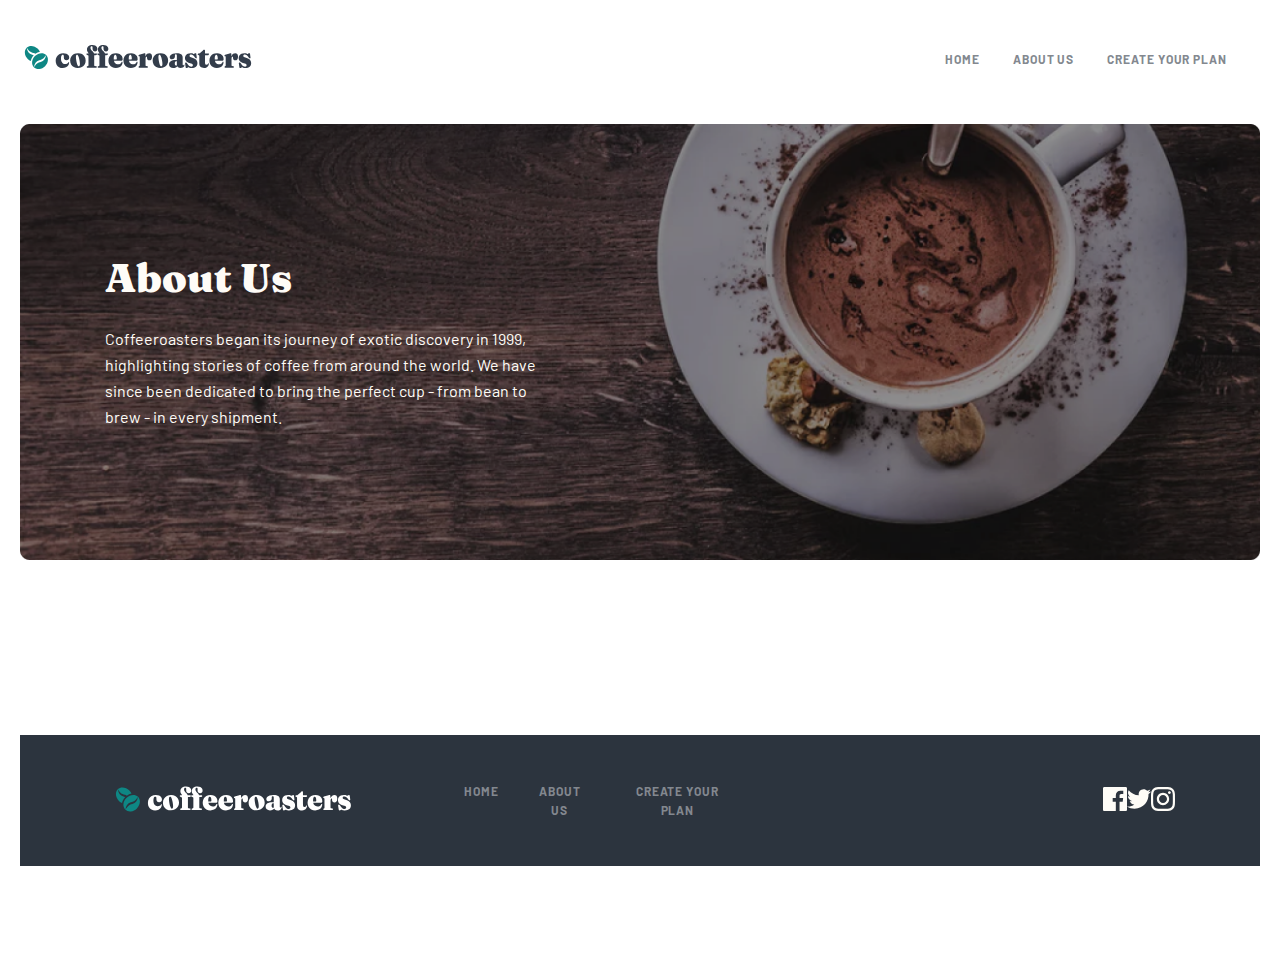
==== about__us.html @ b46c3a19 "End of section about-hero" ====
<!DOCTYPE html>
<html lang="en">
<head>
    <meta charset="UTF-8">
    <meta http-equiv="X-UA-Compatible" content="IE=edge">
    <meta name="viewport" content="width=device-width, initial-scale=1.0">
    <link rel="stylesheet" href="./css/normalize.css">
    <link rel="stylesheet" href="./css/styles.css">
    <!-- <link rel="stylesheet" href="./css/min__styles.css"> -->
    <title>Coffee</title>
</head>
<body>
    <h1 class="visually-hidden">Coffee Plan</h1>
    <header class="header">
        <div class="container">
            <div class="header__container">
                <a class="header__link" href="#"><img class="header__link-logo" src="./images/coffee__logo.svg" alt="logo" width="236" height="26"></a>

                <nav class="header__nav">
                    <ul class="header__list">
                        <li class="header__item">
                            <a class="header__item-link" href="./index.html">HOME</a>
                        </li>

                        <li class="header__item">
                            <a class="header__item-link header__item-active" href="./about__us.html">ABOUT US</a>
                        </li>

                        <li class="header__item">
                            <a class="header__item-link" href="#">Create your plan</a>
                        </li>
                    </ul>
                </nav>
            </div>
        </div>
    </header>

    <main class="main">
        <section class="about-hero">
            <div class="container">
                <div class="about-hero__container">
                    <div class="about-hero__left">
                        <h2 class="about-hero__heading">About Us</h2>

                        <p class="about-hero__text">Coffeeroasters began its journey of exotic discovery in 1999, highlighting stories of coffee from around the world. We have since been dedicated to bring the perfect cup - from bean to brew - in every shipment.</p>
                    </div>
                </div>
            </div>
        </section>
    </main>

    <footer class="footer">
        <div class="container">
            <div class="footer__container">
                <div class="footer__left">
                    <a class="footer__link" href="#">
                        <img class="footer__link-logo" src="./images/footer__coffee__logo.svg" alt="coffee__logo" width="236" height="26">
                    </a>
                </div>

                <nav class="footer__nav">
                    <ul class="footer__list">
                        <li class="footer__item">
                            <a class="footer__item-link" href="#">HOME</a>
                        </li>

                        <li class="footer__item">
                            <a class="footer__item-link" href="#">ABOUT US</a>
                        </li>

                        <li class="footer__item">
                            <a class="footer__item-link footer__item-active" href="#">Create your plan</a>
                        </li>
                    </ul>
                </nav>

                <ul class="footer__smm-list">
                    <li class="footer__smm-item">
                        <a class="footer__smm-item-link" href="#"><img class="footer__smm-item-img" src="./images/facebook.svg" alt="facebook__logo" width="24" height="24"></a>
                    </li>

                    <li class="footer__smm-item">
                        <a class="footer__smm-item-link" href="#"><img class="footer__smm-item-img" src="./images/twitter.svg" alt="twitter__logo" width="24" height="24"></a>
                    </li>

                    <li class="footer__smm-item">
                        <a class="footer__smm-item-link" href="#"><img class="footer__smm-item-img" src="./images/instagram.svg" alt="instagram__logo" width="24" height="24"></a>
                    </li>
                </ul>
            </div>
        </div>
    </footer>
</body>
</html>
---- css/styles.css ----
@font-face {
  font-family: 'Fraunces';
  font-style: normal;
  font-weight: 900;
  src: url('../fonts/fraunces-v22-latin-900.woff2') format('woff2'),
  url('../fonts/fraunces-v22-latin-900.woff') format('woff');
}
@font-face {
  font-family: 'Barlow';
  font-style: normal;
  font-weight: 400;
  src: url('../fonts/barlow-v12-latin-regular.woff2') format('woff2'),
  url('../fonts/barlow-v12-latin-regular.woff') format('woff');
}
@font-face {
  font-family: 'Barlow';
  font-style: normal;
  font-weight: 700;
  src: url('../fonts/barlow-v12-latin-700.woff2') format('woff2'),
  url('../fonts/barlow-v12-latin-700.woff') format('woff');
}

* {
  box-sizing: border-box;
}

body {
  font-family: 'Fraunces', 'Arial' sans-serif;
  margin: 0;
  padding: 20px auto;
}

.container {
  max-width: 1320px;
  margin-left: auto;
  margin-right: auto;
  padding-left: 20px;
  padding-right: 20px;
}

.visually-hidden {
  position: absolute;
  width: 1px;
  height: 1px;
  margin: -1px;
  padding: 0;
  overflow: hidden;
  border: 0;
  clip: rect(0 0 0 0)
}

button {
  background-color: #0E8784;
  border-radius: 6px;
  font-family: 'Fraunces';
  font-style: normal;
  font-weight: 900;
  font-size: 18px;
  line-height: 25px;
  text-align: center;
  color: #FEFCF7;
  border: none;
  overflow: none;
  padding: 16px 31px;
}

button:hover {
  background-color: #66D2CF;
  border-radius: 6px;
  font-family: 'Fraunces';
  font-style: normal;
  font-weight: 900;
  font-size: 18px;
  line-height: 25px;
  text-align: center;
  color: #FEFCF7;
}
/* HEADER */

.header {
  margin-bottom: 43px;
}

.header__container {
  margin-top: 44px;
  display: flex;
  justify-content: space-between;
  align-items: center;
  text-align: center;
}

.header__logo {
}

.header__nav {
}

.header__list {
  margin: 0;
  padding: 0;
  list-style-type: none;
  display: flex;
}

.header__item {
  margin: 0;
  padding: 0;
  margin-right: 33px;
}

.header__item-link {
  text-decoration: none;
  font-family: 'Barlow';
  font-style: normal;
  font-weight: 700;
  font-size: 12px;
  line-height: 15px;
  letter-spacing: 0.923077px;
  text-transform: uppercase;
  color: #83888F;
}

.header__item-active:hover {
  font-family: 'Barlow';
  font-style: normal;
  font-weight: 700;
  font-size: 12px;
  line-height: 15px;
  letter-spacing: 0.923077px;
  text-transform: uppercase;
  color: #333D4B;
}
.header__item-active:active {
  font-family: 'Barlow';
  font-style: normal;
  font-weight: 700;
  font-size: 12px;
  line-height: 15px;
  letter-spacing: 0.923077px;
  text-transform: uppercase;
  color: #333D4B;
}

/* HERO */

.hero {
  margin-bottom: 136px;
}

.hero__container {
  background-image: url(./../images/coffee__made.png);
  background-repeat: no-repeat;
  background-size: contain;
  background-position: center;
  padding-top: 117px;
  padding-bottom: 117px;
  padding-left: 85px;
}

.hero__left {

}

.hero__heading {
  font-family: 'Fraunces';
  font-style: normal;
  font-weight: 900;
  font-size: 72px;
  line-height: 72px;
  color: #FEFCF7;
  margin: 0;
  padding: 0;
  margin-bottom: 32px;
  width: 493px;
}

.hero__text {
  font-family: 'Barlow';
  font-style: normal;
  font-weight: 400;
  font-size: 16px;
  line-height: 26px;
  color: #FEFCF7;
  mix-blend-mode: normal;
  opacity: 0.8;
  margin: 0;
  padding: 0;
  margin-bottom: 55px;
  width: 445px;
}

.hero__btn {
  background-color: #0E8784;
  border-radius: 6px;
  border: none;
  overflow: none;
  padding: 16px 31px;
  font-family: 'Fraunces';
  font-style: normal;
  font-weight: 900;
  font-size: 18px;
  line-height: 25px;
  text-align: center;
  color: #FEFCF7;
}

/* COLLECTION */

.collection {
  margin-bottom: 200px;
}

.collection__inner-container {
  max-width: 1151px;
}

.collection__container {
  background-image: url("./../images/our__collection.svg");
  background-repeat: no-repeat;
  padding-top: 127px;
}

.visually-hidden {
}

.collection__list {
  display: flex;
  align-items: flex-start;
  margin: 0;
  padding: 0;
  list-style-type: none;
  justify-content: space-between;
}

.collection__item {
  margin: 0;
  padding: 0;
  margin-right: 21px;
  display: flex;
  align-items: center;
  flex-direction: column;
}

.collection__item-img {
  width: 255px;
  height: 193px;
  object-fit: contain;
  margin-bottom: 68px;
}

.collection__item-heading {
  margin: 0;
  padding: 0;
  font-family: 'Fraunces';
  font-style: normal;
  font-weight: 900;
  font-size: 24px;
  line-height: 32px;
  text-align: center;
  color: #333D4B;
  margin-bottom: 24px;
}

.collection__item-text {
  font-family: 'Barlow';
  font-style: normal;
  font-weight: 400;
  font-size: 16px;
  line-height: 26px;
  text-align: center;
  color: #333D4B;
  margin: 0;
  padding: 0;
  width: 255px;
}

/* CHOOSE US */

.choose {
  padding-bottom: 431px;
}

.choose__container {
  background-color: #2C343E;
  border-radius: 8px;
  display: flex;
  flex-direction: column;
  align-items: center;
  position: relative;
  padding-bottom: 231px;
}

.choose__heading {
  font-family: 'Fraunces';
  font-style: normal;
  font-weight: 900;
  font-size: 40px;
  line-height: 48px;
  text-align: center;
  color: #FEFCF7;
  margin: 0;
  padding: 0;
  padding-bottom: 32px;
  padding-top: 100px;
}

.choose__text {
  margin: 0;
  padding: 0;
  font-family: 'Barlow';
  font-style: normal;
  font-weight: 400;
  font-size: 16px;
  line-height: 26px;
  text-align: center;
  color: #FEFCF7;
  mix-blend-mode: normal;
  opacity: 0.8;
  width: 540px;
  margin-bottom: 86px;
}

.choose__list {
  display: flex;
  margin: 0;
  padding: 0;
  list-style: none;
  position: absolute;
  left: 8%;
  bottom: -151px;
}

.choose__item {
  margin: 0;
  padding: 72px 48px 48px 48px;
  background-color: #0E8784;
  border-radius: 8px;
  position: relative;
  margin-right: 30px;
}

.choose__item::before {
  content: url(./../images/coffee__bean.svg);
  position: absolute;
  top: 50px;
  left: 140px;
}

.choose__item2 {
  margin: 0;
  padding: 72px 48px 48px 48px;
  background-color: #0E8784;
  border-radius: 8px;
  position: relative;
  margin-right: 30px;
}

.choose__item2::before {
  content: url(./../images/surprise.svg);
  position: absolute;
  top: 50px;
  left: 140px;
}

.choose__item3 {
  margin: 0;
  padding: 83px 48px 48px 48px;
  background-color: #0E8784;
  border-radius: 8px;
  position: relative;
  margin-right: 30px;
}

.choose__item3::before {
  content: url(./../images/delivery.svg);
  position: absolute;
  top: 50px;
  left: 140px;
  width: 72px;
  height: 50px;
}

.choose__item-heading {
  margin: 0;
  padding: 0;
  font-family: 'Fraunces 9pt';
  font-style: normal;
  font-weight: 900;
  font-size: 24px;
  line-height: 32px;
  text-align: center;
  color: #FEFCF7;
  margin-bottom: 24px;
  margin-top: 112px;
}

.choose__item-text {
  margin: 0;
  padding: 0;
  font-family: 'Barlow';
  font-style: normal;
  font-weight: 400;
  font-size: 16px;
  line-height: 26px;
  text-align: center;
  color: #FEFCF7;
  width: 255px;
}

/* STEP */

.step {
  margin-bottom: 200px;
}

.step__inner-container {
}

.step__container {
}

.step__heading {
  font-family: 'Fraunces';
  font-style: normal;
  font-weight: 900;
  font-size: 24px;
  line-height: 32px;
  color: #83888F;
  margin: 0;
  padding: 0;
  margin-bottom: 80px;
}

.step__list {
  margin: 0;
  padding: 0;
  list-style-type: none;
  display: flex;
  margin-bottom: 64px;
}

.step__item {
  margin: 0;
  padding: 0;
  width: 380px;
}

.step__icon-wrapper {
  margin-bottom: 67px;
  position: relative;
}

.step__icon-circle {
  width: 31px;
  height: 31px;
  background-color: #FEFCF7;
  border: 2px solid #0E8784;
  border-radius: 50%;
  display: inline-block;
}

.step__icon-wrapper::before {
  content: "";
  position: absolute;
  top: 50%;
  left: 0;
  transform: translateY(-100%);
  display: inline-block;
  width: 100%;
  height: 2px;
  z-index: -1;
  background-color: #FDD6BA;
}

.step__item:last-child .step__icon-wrapper::before {
  display: none;
}

.step__info-wrapper {
  padding-right: 95px;
}

.step__item-number {
  font-family: 'Fraunces';
  font-style: normal;
  font-weight: 900;
  font-size: 72px;
  line-height: 72px;
  color: #FDD6BA;
  margin: 0;
  padding: 0;
  margin-bottom: 38px;
}

.step__item-heading {
  font-family: 'Fraunces';
  font-style: normal;
  font-weight: 900;
  font-size: 32px;
  line-height: 36px;
  color: #333D4B;
  margin: 0;
  margin-bottom: 43px;
  width: 255px;
}

.step__item-text {
  font-family: 'Barlow';
  font-style: normal;
  font-weight: 400;
  font-size: 16px;
  line-height: 26px;
  color: #333D4B;
  margin: 0;
  margin-bottom: 64px;
  width: 285px;
}

/* FOOTER */

.footer {
  margin-bottom: 88px;
}

.footer__container {
  background-color: #2C343E;
  display: flex;
  padding: 47px 85px 47px 85px;
  justify-content: space-between;
  align-items: center;
  text-align: center;
}

.footer__left {
  margin-right: 103px;
}

.footer__link {
}

.footer__link-logo {
  width: 256px;
  height: 26px;
  object-fit: contain;
}

.footer__nav {
}

.footer__list {
  margin: 0;
  padding: 0;
  list-style-type: none;
  display: flex;
  margin-right: 337px;
}

.footer__item {
  margin-right: 32px;
}
.footer__item-link {
  font-family: 'Barlow';
  font-style: normal;
  font-weight: 700;
  font-size: 12px;
  line-height: 15px;
  letter-spacing: 0.923077px;
  text-transform: uppercase;
  text-decoration: none;
  color: #83888F;
}
.footer__smm-list {
  margin: 0;
  padding: 0;
  list-style-type: none;
  display: flex;
}
.footer__smm-item {
}

.footer__smm-item-link {

}

.footer__item-active:hover {
  font-family: 'Barlow';
  font-style: normal;
  font-weight: 700;
  font-size: 12px;
  line-height: 15px;
  letter-spacing: 0.923077px;
  text-transform: uppercase;
  color: #FEFCF7;
}

.footer__item-active:active {
  font-family: 'Barlow';
  font-style: normal;
  font-weight: 700;
  font-size: 12px;
  line-height: 15px;
  letter-spacing: 0.923077px;
  text-transform: uppercase;
  color: #FEFCF7;
}
.footer__smm-item-img {
}

/* ABOUT US__________________________ */

.about-hero {
  margin-bottom: 168px;
}

.about-hero__container {
  background-image: url(./../images/about__us__bgi.png);
  background-repeat: no-repeat;
  background-size: contain;
  background-position: center;
  padding-top: 137px;
  padding-bottom: 137px;
  padding-left: 85px;
}

.about-hero__left {
}

.about-hero__heading {
  font-family: 'Fraunces';
  font-style: normal;
  font-weight: 900;
  font-size: 40px;
  line-height: 48px;
  color: #FEFCF7;
  margin: 0;
  margin-bottom: 24px;
}

.about-hero__text {
  margin: 0;
  font-family: 'Barlow';
  font-style: normal;
  font-weight: 400;
  font-size: 16px;
  line-height: 26px;
  color: #FEFCF7;
  width: 445px;
}
---- css/min__styles.css ----
@font-face{font-family:Fraunces;font-style:normal;font-weight:900;src:url('../fonts/fraunces-v22-latin-900.woff2') format('woff2'),url('../fonts/fraunces-v22-latin-900.woff') format('woff')}@font-face{font-family:Barlow;font-style:normal;font-weight:400;src:url('../fonts/barlow-v12-latin-regular.woff2') format('woff2'),url('../fonts/barlow-v12-latin-regular.woff') format('woff')}@font-face{font-family:Barlow;font-style:normal;font-weight:700;src:url('../fonts/barlow-v12-latin-700.woff2') format('woff2'),url('../fonts/barlow-v12-latin-700.woff') format('woff')}*{-webkit-box-sizing:border-box;box-sizing:border-box}body{font-family:Fraunces,Arial sans-serif;margin:0;padding:20px auto}.container{max-width:1320px;margin-left:auto;margin-right:auto;padding-left:20px;padding-right:20px}.visually-hidden{position:absolute;width:1px;height:1px;margin:-1px;padding:0;overflow:hidden;border:0;clip:rect(0 0 0 0)}button{background-color:#0e8784;border-radius:6px;font-family:Fraunces;font-style:normal;font-weight:900;font-size:18px;line-height:25px;text-align:center;color:#fefcf7;border:none;overflow:none;padding:16px 31px}button:hover{background-color:#66d2cf;border-radius:6px;font-family:Fraunces;font-style:normal;font-weight:900;font-size:18px;line-height:25px;text-align:center;color:#fefcf7}.header{margin-bottom:43px}.header__container{margin-top:44px;display:-webkit-box;display:-ms-flexbox;display:flex;-webkit-box-pack:justify;-ms-flex-pack:justify;justify-content:space-between;-webkit-box-align:center;-ms-flex-align:center;align-items:center;text-align:center}.header__list{margin:0;padding:0;list-style-type:none;display:-webkit-box;display:-ms-flexbox;display:flex}.header__item{margin:0;padding:0;margin-right:33px}.header__item-link{text-decoration:none;font-family:Barlow;font-style:normal;font-weight:700;font-size:12px;line-height:15px;letter-spacing:.923077px;text-transform:uppercase;color:#83888f}.header__item-active:hover{font-family:Barlow;font-style:normal;font-weight:700;font-size:12px;line-height:15px;letter-spacing:.923077px;text-transform:uppercase;color:#333d4b}.header__item-active:active{font-family:Barlow;font-style:normal;font-weight:700;font-size:12px;line-height:15px;letter-spacing:.923077px;text-transform:uppercase;color:#333d4b}.hero{margin-bottom:136px}.hero__container{background-image:url(./../images/coffee__made.png);background-repeat:no-repeat;background-size:contain;background-position:center;padding-top:117px;padding-bottom:117px;padding-left:85px}.hero__heading{font-family:Fraunces;font-style:normal;font-weight:900;font-size:72px;line-height:72px;color:#fefcf7;margin:0;padding:0;margin-bottom:32px;width:493px}.hero__text{font-family:Barlow;font-style:normal;font-weight:400;font-size:16px;line-height:26px;color:#fefcf7;mix-blend-mode:normal;opacity:.8;margin:0;padding:0;margin-bottom:55px;width:445px}.hero__btn{background-color:#0e8784;border-radius:6px;border:none;overflow:none;padding:16px 31px;font-family:Fraunces;font-style:normal;font-weight:900;font-size:18px;line-height:25px;text-align:center;color:#fefcf7}.collection{margin-bottom:200px}.collection__inner-container{max-width:1151px}.collection__container{background-image:url("./../images/our__collection.svg");background-repeat:no-repeat;padding-top:127px}.collection__list{display:-webkit-box;display:-ms-flexbox;display:flex;-webkit-box-align:start;-ms-flex-align:start;align-items:flex-start;margin:0;padding:0;list-style-type:none;-webkit-box-pack:justify;-ms-flex-pack:justify;justify-content:space-between}.collection__item{margin:0;padding:0;margin-right:21px;display:-webkit-box;display:-ms-flexbox;display:flex;-webkit-box-align:center;-ms-flex-align:center;align-items:center;-webkit-box-orient:vertical;-webkit-box-direction:normal;-ms-flex-direction:column;flex-direction:column}.collection__item-img{width:255px;height:193px;-o-object-fit:contain;object-fit:contain;margin-bottom:68px}.collection__item-heading{margin:0;padding:0;font-family:Fraunces;font-style:normal;font-weight:900;font-size:24px;line-height:32px;text-align:center;color:#333d4b;margin-bottom:24px}.collection__item-text{font-family:Barlow;font-style:normal;font-weight:400;font-size:16px;line-height:26px;text-align:center;color:#333d4b;margin:0;padding:0;width:255px}.choose{padding-bottom:431px}.choose__container{background-color:#2c343e;border-radius:8px;display:-webkit-box;display:-ms-flexbox;display:flex;-webkit-box-orient:vertical;-webkit-box-direction:normal;-ms-flex-direction:column;flex-direction:column;-webkit-box-align:center;-ms-flex-align:center;align-items:center;position:relative;padding-bottom:231px}.choose__heading{font-family:Fraunces;font-style:normal;font-weight:900;font-size:40px;line-height:48px;text-align:center;color:#fefcf7;margin:0;padding:0;padding-bottom:32px;padding-top:100px}.choose__text{margin:0;padding:0;font-family:Barlow;font-style:normal;font-weight:400;font-size:16px;line-height:26px;text-align:center;color:#fefcf7;mix-blend-mode:normal;opacity:.8;width:540px;margin-bottom:86px}.choose__list{display:-webkit-box;display:-ms-flexbox;display:flex;margin:0;padding:0;list-style:none;position:absolute;left:8%;bottom:-151px}.choose__item{margin:0;padding:72px 48px 48px 48px;background-color:#0e8784;border-radius:8px;position:relative;margin-right:30px}.choose__item::before{content:url(./../images/coffee__bean.svg);position:absolute;top:50px;left:140px}.choose__item2{margin:0;padding:72px 48px 48px 48px;background-color:#0e8784;border-radius:8px;position:relative;margin-right:30px}.choose__item2::before{content:url(./../images/surprise.svg);position:absolute;top:50px;left:140px}.choose__item3{margin:0;padding:83px 48px 48px 48px;background-color:#0e8784;border-radius:8px;position:relative;margin-right:30px}.choose__item3::before{content:url(./../images/delivery.svg);position:absolute;top:50px;left:140px;width:72px;height:50px}.choose__item-heading{margin:0;padding:0;font-family:'Fraunces 9pt';font-style:normal;font-weight:900;font-size:24px;line-height:32px;text-align:center;color:#fefcf7;margin-bottom:24px;margin-top:112px}.choose__item-text{margin:0;padding:0;font-family:Barlow;font-style:normal;font-weight:400;font-size:16px;line-height:26px;text-align:center;color:#fefcf7;width:255px}.step{margin-bottom:200px}.step__heading{font-family:Fraunces;font-style:normal;font-weight:900;font-size:24px;line-height:32px;color:#83888f;margin:0;padding:0;margin-bottom:80px}.step__list{margin:0;padding:0;list-style-type:none;display:-webkit-box;display:-ms-flexbox;display:flex;margin-bottom:64px}.step__item{margin:0;padding:0;width:380px}.step__icon-wrapper{margin-bottom:67px;position:relative}.step__icon-circle{width:31px;height:31px;background-color:#fefcf7;border:2px solid #0e8784;border-radius:50%;display:inline-block}.step__icon-wrapper::before{content:"";position:absolute;top:50%;left:0;-webkit-transform:translateY(-100%);-ms-transform:translateY(-100%);transform:translateY(-100%);display:inline-block;width:100%;height:2px;z-index:-1;background-color:#fdd6ba}.step__item:last-child .step__icon-wrapper::before{display:none}.step__info-wrapper{padding-right:95px}.step__item-number{font-family:Fraunces;font-style:normal;font-weight:900;font-size:72px;line-height:72px;color:#fdd6ba;margin:0;padding:0;margin-bottom:38px}.step__item-heading{font-family:Fraunces;font-style:normal;font-weight:900;font-size:32px;line-height:36px;color:#333d4b;margin:0;margin-bottom:43px;width:255px}.step__item-text{font-family:Barlow;font-style:normal;font-weight:400;font-size:16px;line-height:26px;color:#333d4b;margin:0;margin-bottom:64px;width:285px}.footer{margin-bottom:88px}.footer__container{background-color:#2c343e;display:-webkit-box;display:-ms-flexbox;display:flex;padding:47px 85px 47px 85px;-webkit-box-pack:justify;-ms-flex-pack:justify;justify-content:space-between;-webkit-box-align:center;-ms-flex-align:center;align-items:center;text-align:center}.footer__left{margin-right:103px}.footer__link-logo{width:256px;height:26px;-o-object-fit:contain;object-fit:contain}.footer__list{margin:0;padding:0;list-style-type:none;display:-webkit-box;display:-ms-flexbox;display:flex;margin-right:337px}.footer__item{margin-right:32px}.footer__item-link{font-family:Barlow;font-style:normal;font-weight:700;font-size:12px;line-height:15px;letter-spacing:.923077px;text-transform:uppercase;text-decoration:none;color:#83888f}.footer__smm-list{margin:0;padding:0;list-style-type:none;display:-webkit-box;display:-ms-flexbox;display:flex}.footer__item-active:hover{font-family:Barlow;font-style:normal;font-weight:700;font-size:12px;line-height:15px;letter-spacing:.923077px;text-transform:uppercase;color:#fefcf7}.footer__item-active:active{font-family:Barlow;font-style:normal;font-weight:700;font-size:12px;line-height:15px;letter-spacing:.923077px;text-transform:uppercase;color:#fefcf7}
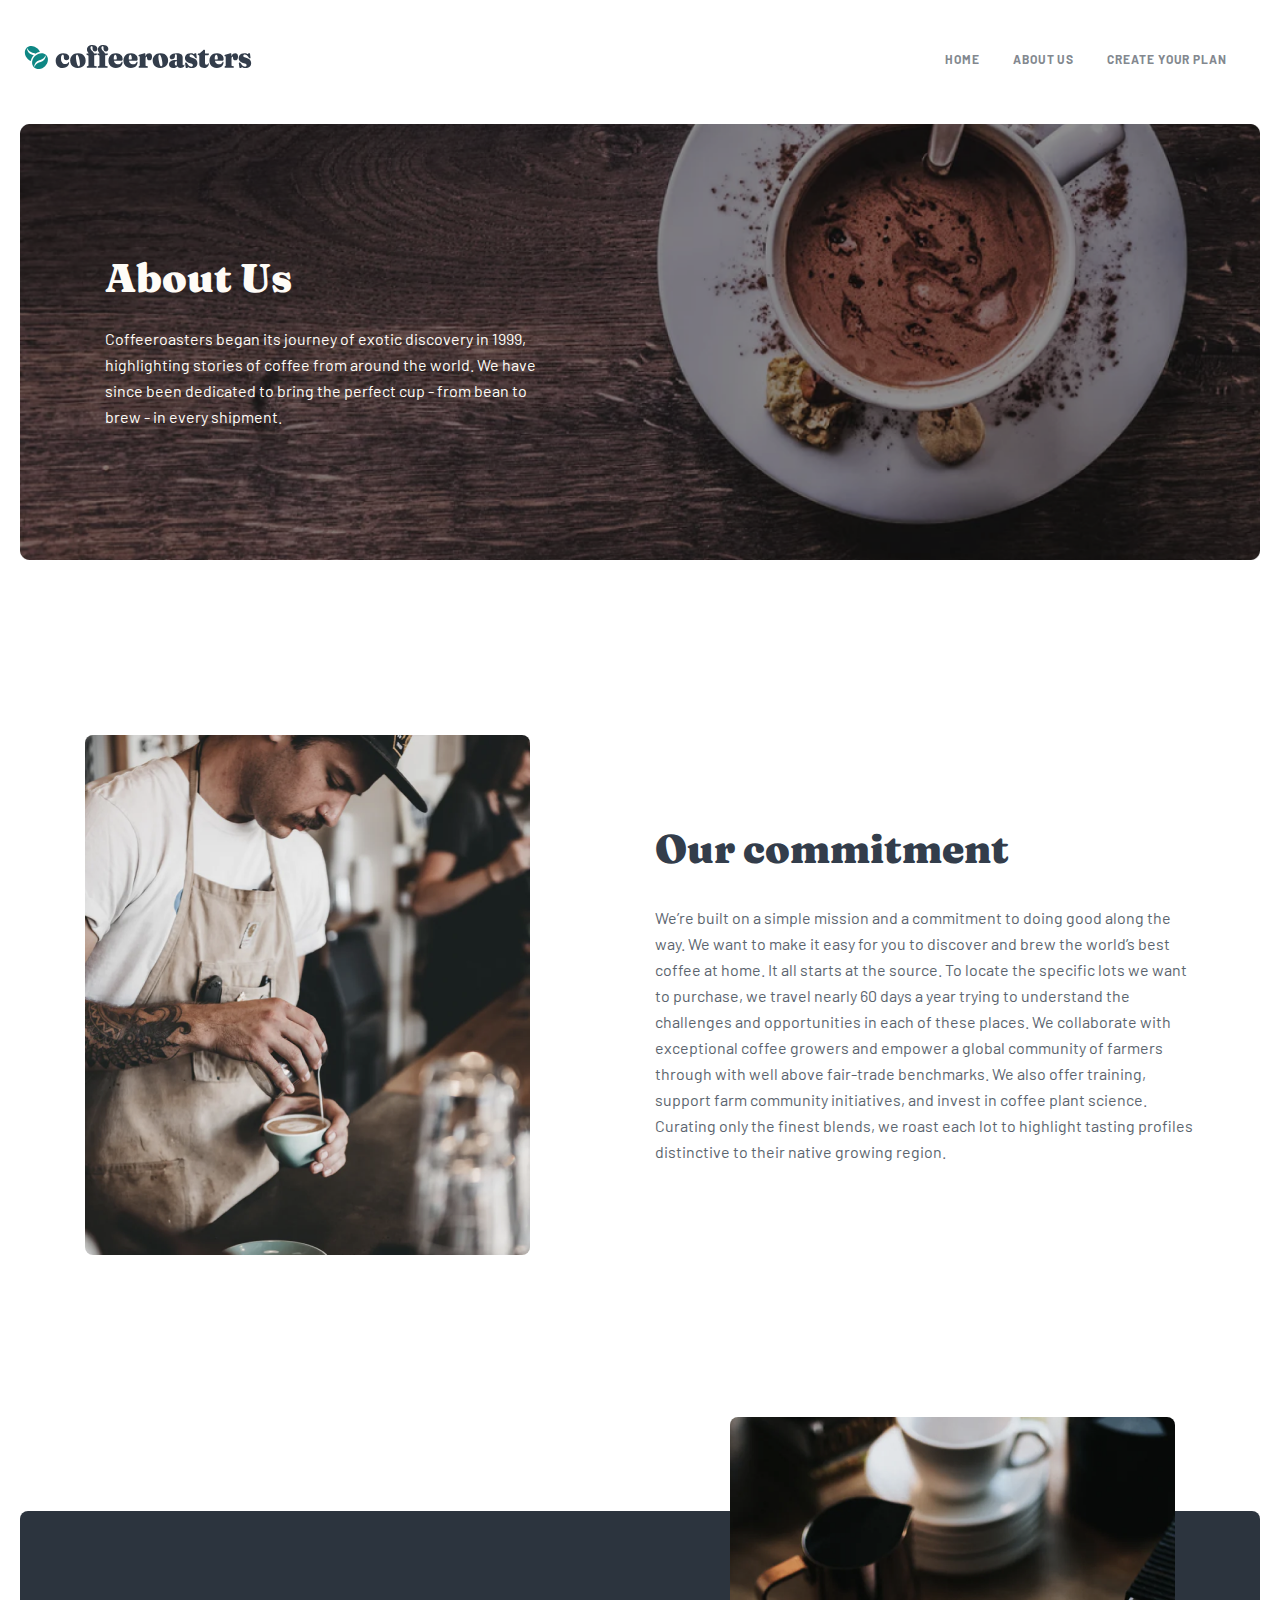
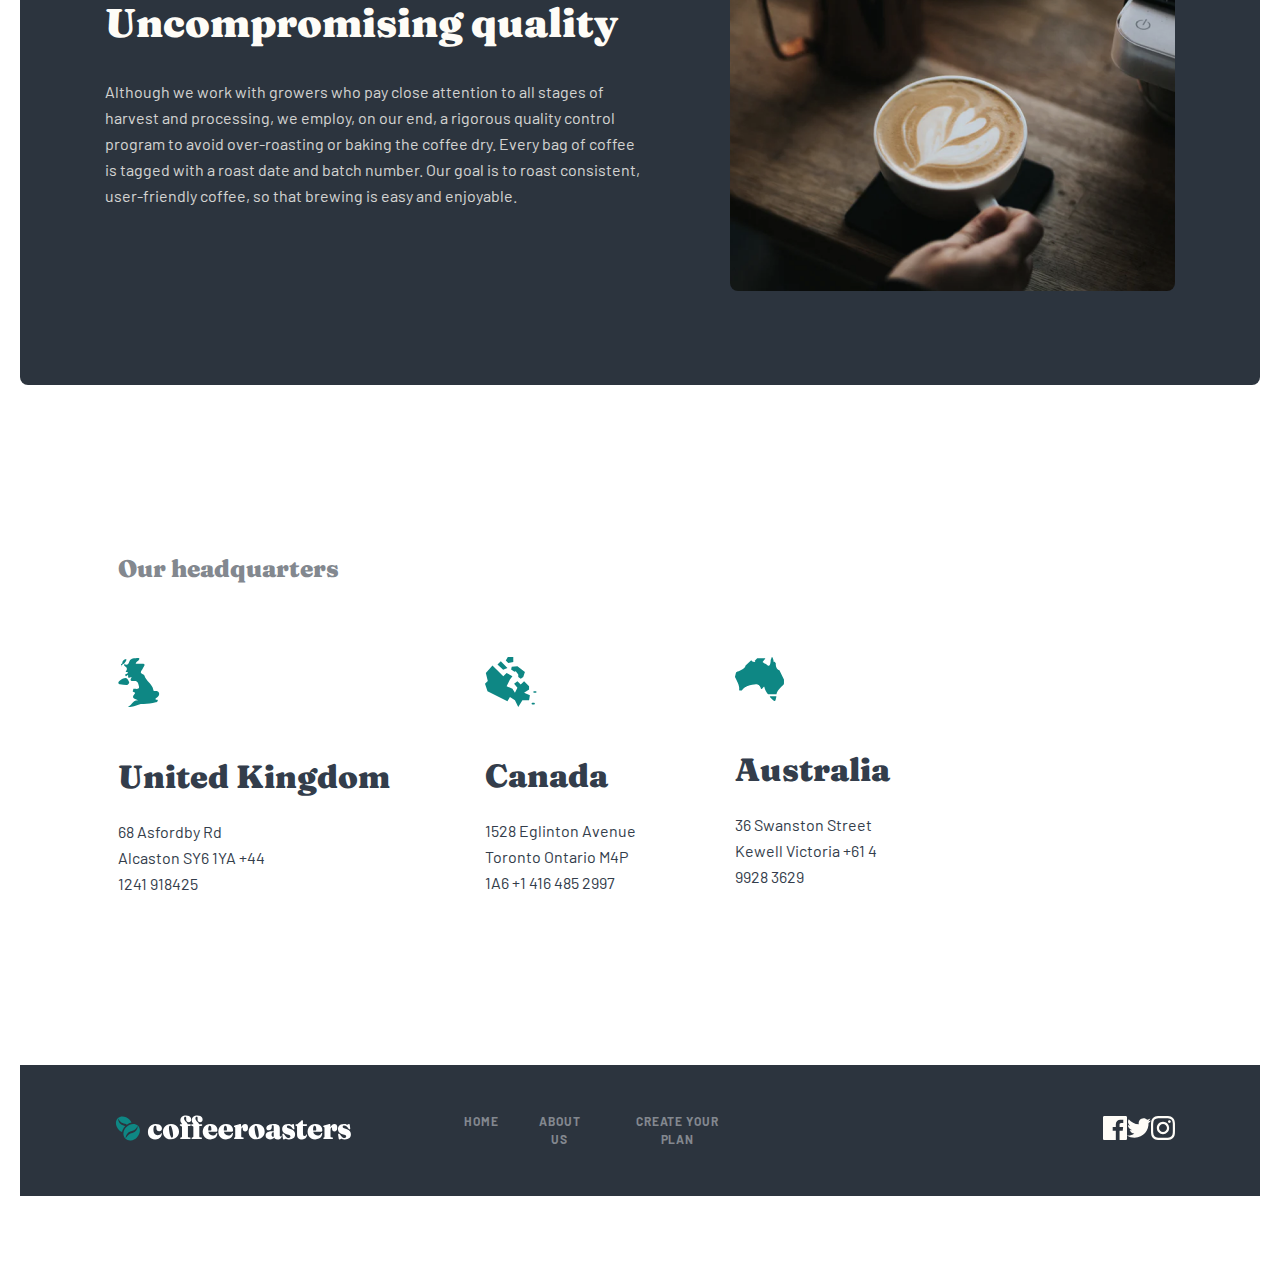
==== commit 2ed6df13: "Full About Us page" ====
--- a/about__us.html
+++ b/about__us.html
@@ -47,6 +47,62 @@
                 </div>
             </div>
         </section>
+
+        <section class="commitment">
+            <div class="container commitment__inner-container">
+                <div class="commitment__container">
+                    <div class="commitment__right">
+                        <h2 class="commitment__right-heading">
+                            Our commitment
+                        </h2>
+
+                        <p class="commitment__right-text">We’re built on a simple mission and a commitment to doing good along the way. We want to make it easy for you to discover and brew the world’s best coffee at home. It all starts at the source. To locate the specific lots we want to purchase, we travel nearly 60 days a year trying to understand the challenges and opportunities in each of these places. We collaborate with exceptional coffee growers and empower a global community of farmers through with well above fair-trade benchmarks. We also offer training, support farm community initiatives, and invest in coffee plant science. Curating only the finest blends, we roast each lot to highlight tasting profiles distinctive to their native growing region.</p>
+                    </div>
+                </div>
+            </div>
+        </section>
+
+        <section class="quality">
+            <div class="container">
+                <div class="quality__container">
+                    <div class="quality__left">
+                        <h2 class="quality__left-heading">Uncompromising quality</h2>
+
+                        <p class="quality__left-text">Although we work with growers who pay close attention to all stages of harvest and processing, we employ, on our end, a rigorous quality control program to avoid over-roasting or baking the coffee dry. Every bag of coffee is tagged with a roast date and batch number. Our goal is to roast consistent, user-friendly coffee, so that brewing is easy and enjoyable.</p>
+                    </div>
+
+                    <div class="quality__right"></div>
+                </div>
+            </div>
+        </section>
+
+        <section class="headquarters">
+            <div class="container headquarters__inner-container">
+                <div class="headquarters__container">
+                    <p class="headquarters__text">Our headquarters</p>
+
+                    <ul class="headquarters__list">
+                        <li class="headquarters__item headquarters__inner-item">
+                            <h2 class="headquarters__item-heading">United Kingdom</h2>
+
+                            <p class="headquarters__item-text">68  Asfordby Rd Alcaston SY6 1YA +44 1241 918425</p>
+                        </li>
+
+                        <li class="headquarters__item headquarters__inner-item2">
+                            <h2 class="headquarters__item-heading">Canada</h2>
+
+                            <p class="headquarters__item-text">1528  Eglinton Avenue Toronto Ontario M4P 1A6 +1 416 485 2997</p>
+                        </li>
+
+                        <li class="headquarters__item headquarters__inner-item3">
+                            <h2 class="headquarters__item-heading">Australia</h2>
+
+                            <p class="headquarters__item-text">36 Swanston Street Kewell Victoria +61 4 9928 3629</p>
+                        </li>
+                    </ul>
+                </div>
+            </div>
+        </section>
     </main>
 
     <footer class="footer">
--- a/css/styles.css
+++ b/css/styles.css
@@ -645,4 +645,184 @@
   line-height: 26px;
   color: #FEFCF7;
   width: 445px;
+}
+
+
+/* OUR COMMITMENT */
+
+.commitment {
+  margin-bottom: 256px;
+}
+
+.commitment__inner-container {
+  max-width: 1150px;
+}
+
+.commitment__container {
+  background-image: url(./../images/our__commitment__bgi.png);
+  background-repeat: no-repeat;
+  width: 445px;
+  height: 520px;
+  border-radius: 8px;
+  background-size: contain;
+  display: flex;
+  align-items: center;
+}
+
+.commitment__right {
+  margin-left: 570px;
+}
+
+.commitment__right-heading {
+  margin: 0;
+  font-family: 'Fraunces';
+  font-style: normal;
+  font-weight: 900;
+  font-size: 40px;
+  line-height: 48px;
+  color: #333D4B;
+  width: 357px;
+  margin-bottom: 32px;
+}
+
+.commitment__right-text {
+  margin: 0;
+  font-family: 'Barlow';
+  font-style: normal;
+  font-weight: 400;
+  font-size: 16px;
+  line-height: 26px;
+  width: 540px;
+  color: #333D4B;
+  mix-blend-mode: normal;
+  opacity: 0.8;
+}
+
+/* QUALITY */
+
+.quality {
+  margin-bottom: 168px;
+}
+
+.quality__container {
+  padding-top: 88px;
+  padding-bottom: 176px;
+  padding-left: 85px;
+  background-color: #2C343E;
+  position: relative;
+  border-radius: 8px;
+}
+
+.quality__left {
+}
+
+.quality__right {
+  background-image: url(./../images/quality__bgi.png);
+  background-repeat: no-repeat;
+  width: 445px;
+  height: 474px;
+  position: absolute;
+  top: calc(-20%);
+  left: calc(100% - 530px);
+  border-radius: 8px;
+}
+
+.quality__left-heading {
+  margin: 0;
+  font-family: 'Fraunces';
+  font-style: normal;
+  font-weight: 900;
+  font-size: 40px;
+  line-height: 48px;
+  color: #FEFCF7;
+  margin-bottom: 32px;
+  width: 517px;
+}
+
+.quality__left-text {
+  margin: 0;
+  font-family: 'Barlow';
+  font-style: normal;
+  font-weight: 400;
+  font-size: 16px;
+  line-height: 26px;
+  color: #FEFCF7;
+  mix-blend-mode: normal;
+  opacity: 0.8;
+  width: 540px;
+}
+
+/* HEADQUARTERS */
+
+.headquarters {
+  margin-bottom: 168px;
+}
+
+.headquarters__inner-container {
+  max-width: 1085px;
+}
+
+.headquarters__container {
+}
+
+.headquarters__text {
+  font-family: 'Fraunces';
+  font-style: normal;
+  font-weight: 900;
+  font-size: 24px;
+  line-height: 32px;
+  color: #83888F;
+  margin: 0;
+  margin-bottom: 72px;
+}
+
+.headquarters__list {
+  margin: 0;
+  padding: 0;
+  list-style-type: none;
+  display: flex;
+}
+
+.headquarters__item {
+  margin: 0;
+  padding: 0;
+  margin-right: 95px;
+}
+
+.headquarters__inner-item::before {
+  content: url(./../images/united__kingdom.svg);
+  background-size: contain;
+}
+
+.headquarters__inner-item2::before {
+  content: url(./../images/canada.svg);
+  background-size: contain;
+}
+
+.headquarters__inner-item3::before {
+  content: url(./../images/australia.svg);
+  background-size: contain;
+}
+
+.headquarters__item-heading {
+  margin: 0;
+  font-family: 'Fraunces';
+  font-style: normal;
+  font-weight: 900;
+  font-size: 32px;
+  line-height: 36px;
+  color: #333D4B;
+  margin-bottom: 24px;
+  margin-top: 46px;
+}
+
+.headquarters__item-text {
+  margin: 0;
+  font-family: 'Barlow';
+  font-style: normal;
+  font-weight: 400;
+  font-size: 16px;
+  line-height: 26px;
+  color: #333D4B;
+  width: 155px;
 }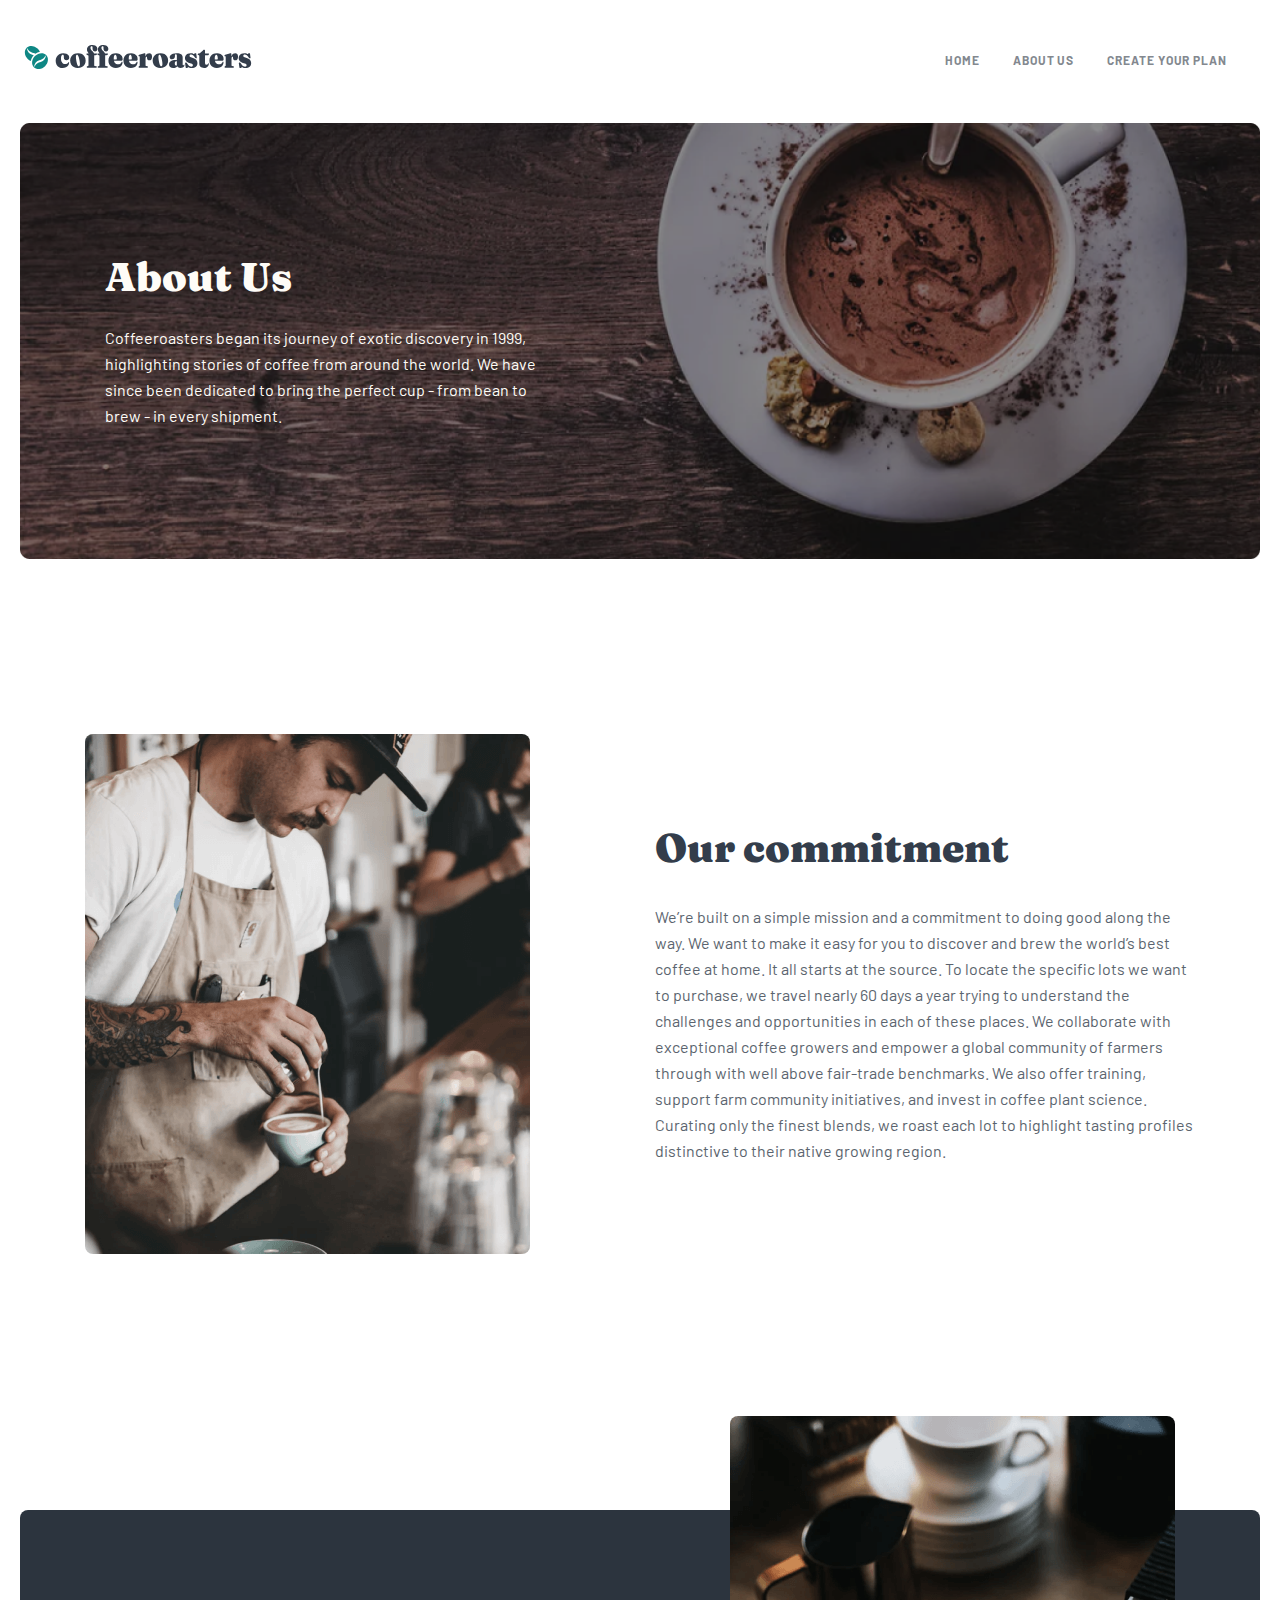
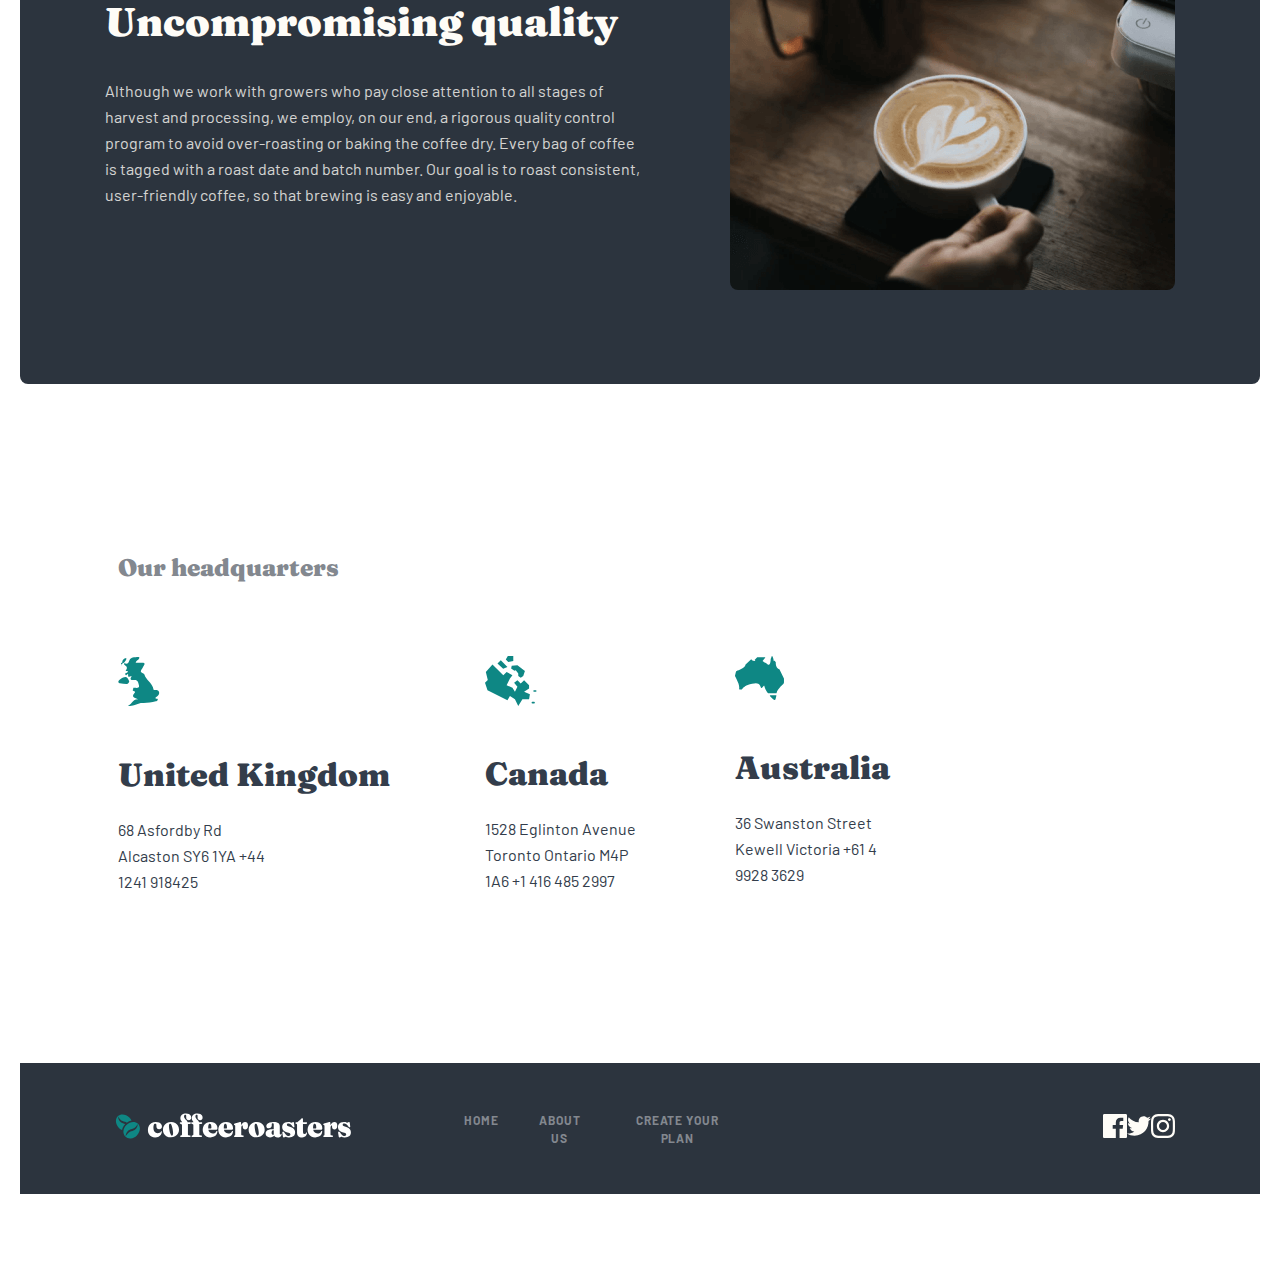
==== commit feb82cc8: "Full About Us page" ====
--- a/about__us.html
+++ b/about__us.html
@@ -5,8 +5,8 @@
     <meta http-equiv="X-UA-Compatible" content="IE=edge">
     <meta name="viewport" content="width=device-width, initial-scale=1.0">
     <link rel="stylesheet" href="./css/normalize.css">
-    <link rel="stylesheet" href="./css/styles.css">
-    <!-- <link rel="stylesheet" href="./css/min__styles.css"> -->
+    <!-- <link rel="stylesheet" href="./css/styles.css"> -->
+    <link rel="stylesheet" href="./css/min__styles.css">
     <title>Coffee</title>
 </head>
 <body>
--- a/css/min__styles.css
+++ b/css/min__styles.css
@@ -1 +1 @@
-@font-face{font-family:Fraunces;font-style:normal;font-weight:900;src:url('../fonts/fraunces-v22-latin-900.woff2') format('woff2'),url('../fonts/fraunces-v22-latin-900.woff') format('woff')}@font-face{font-family:Barlow;font-style:normal;font-weight:400;src:url('../fonts/barlow-v12-latin-regular.woff2') format('woff2'),url('../fonts/barlow-v12-latin-regular.woff') format('woff')}@font-face{font-family:Barlow;font-style:normal;font-weight:700;src:url('../fonts/barlow-v12-latin-700.woff2') format('woff2'),url('../fonts/barlow-v12-latin-700.woff') format('woff')}*{-webkit-box-sizing:border-box;box-sizing:border-box}body{font-family:Fraunces,Arial sans-serif;margin:0;padding:20px auto}.container{max-width:1320px;margin-left:auto;margin-right:auto;padding-left:20px;padding-right:20px}.visually-hidden{position:absolute;width:1px;height:1px;margin:-1px;padding:0;overflow:hidden;border:0;clip:rect(0 0 0 0)}button{background-color:#0e8784;border-radius:6px;font-family:Fraunces;font-style:normal;font-weight:900;font-size:18px;line-height:25px;text-align:center;color:#fefcf7;border:none;overflow:none;padding:16px 31px}button:hover{background-color:#66d2cf;border-radius:6px;font-family:Fraunces;font-style:normal;font-weight:900;font-size:18px;line-height:25px;text-align:center;color:#fefcf7}.header{margin-bottom:43px}.header__container{margin-top:44px;display:-webkit-box;display:-ms-flexbox;display:flex;-webkit-box-pack:justify;-ms-flex-pack:justify;justify-content:space-between;-webkit-box-align:center;-ms-flex-align:center;align-items:center;text-align:center}.header__list{margin:0;padding:0;list-style-type:none;display:-webkit-box;display:-ms-flexbox;display:flex}.header__item{margin:0;padding:0;margin-right:33px}.header__item-link{text-decoration:none;font-family:Barlow;font-style:normal;font-weight:700;font-size:12px;line-height:15px;letter-spacing:.923077px;text-transform:uppercase;color:#83888f}.header__item-active:hover{font-family:Barlow;font-style:normal;font-weight:700;font-size:12px;line-height:15px;letter-spacing:.923077px;text-transform:uppercase;color:#333d4b}.header__item-active:active{font-family:Barlow;font-style:normal;font-weight:700;font-size:12px;line-height:15px;letter-spacing:.923077px;text-transform:uppercase;color:#333d4b}.hero{margin-bottom:136px}.hero__container{background-image:url(./../images/coffee__made.png);background-repeat:no-repeat;background-size:contain;background-position:center;padding-top:117px;padding-bottom:117px;padding-left:85px}.hero__heading{font-family:Fraunces;font-style:normal;font-weight:900;font-size:72px;line-height:72px;color:#fefcf7;margin:0;padding:0;margin-bottom:32px;width:493px}.hero__text{font-family:Barlow;font-style:normal;font-weight:400;font-size:16px;line-height:26px;color:#fefcf7;mix-blend-mode:normal;opacity:.8;margin:0;padding:0;margin-bottom:55px;width:445px}.hero__btn{background-color:#0e8784;border-radius:6px;border:none;overflow:none;padding:16px 31px;font-family:Fraunces;font-style:normal;font-weight:900;font-size:18px;line-height:25px;text-align:center;color:#fefcf7}.collection{margin-bottom:200px}.collection__inner-container{max-width:1151px}.collection__container{background-image:url("./../images/our__collection.svg");background-repeat:no-repeat;padding-top:127px}.collection__list{display:-webkit-box;display:-ms-flexbox;display:flex;-webkit-box-align:start;-ms-flex-align:start;align-items:flex-start;margin:0;padding:0;list-style-type:none;-webkit-box-pack:justify;-ms-flex-pack:justify;justify-content:space-between}.collection__item{margin:0;padding:0;margin-right:21px;display:-webkit-box;display:-ms-flexbox;display:flex;-webkit-box-align:center;-ms-flex-align:center;align-items:center;-webkit-box-orient:vertical;-webkit-box-direction:normal;-ms-flex-direction:column;flex-direction:column}.collection__item-img{width:255px;height:193px;-o-object-fit:contain;object-fit:contain;margin-bottom:68px}.collection__item-heading{margin:0;padding:0;font-family:Fraunces;font-style:normal;font-weight:900;font-size:24px;line-height:32px;text-align:center;color:#333d4b;margin-bottom:24px}.collection__item-text{font-family:Barlow;font-style:normal;font-weight:400;font-size:16px;line-height:26px;text-align:center;color:#333d4b;margin:0;padding:0;width:255px}.choose{padding-bottom:431px}.choose__container{background-color:#2c343e;border-radius:8px;display:-webkit-box;display:-ms-flexbox;display:flex;-webkit-box-orient:vertical;-webkit-box-direction:normal;-ms-flex-direction:column;flex-direction:column;-webkit-box-align:center;-ms-flex-align:center;align-items:center;position:relative;padding-bottom:231px}.choose__heading{font-family:Fraunces;font-style:normal;font-weight:900;font-size:40px;line-height:48px;text-align:center;color:#fefcf7;margin:0;padding:0;padding-bottom:32px;padding-top:100px}.choose__text{margin:0;padding:0;font-family:Barlow;font-style:normal;font-weight:400;font-size:16px;line-height:26px;text-align:center;color:#fefcf7;mix-blend-mode:normal;opacity:.8;width:540px;margin-bottom:86px}.choose__list{display:-webkit-box;display:-ms-flexbox;display:flex;margin:0;padding:0;list-style:none;position:absolute;left:8%;bottom:-151px}.choose__item{margin:0;padding:72px 48px 48px 48px;background-color:#0e8784;border-radius:8px;position:relative;margin-right:30px}.choose__item::before{content:url(./../images/coffee__bean.svg);position:absolute;top:50px;left:140px}.choose__item2{margin:0;padding:72px 48px 48px 48px;background-color:#0e8784;border-radius:8px;position:relative;margin-right:30px}.choose__item2::before{content:url(./../images/surprise.svg);position:absolute;top:50px;left:140px}.choose__item3{margin:0;padding:83px 48px 48px 48px;background-color:#0e8784;border-radius:8px;position:relative;margin-right:30px}.choose__item3::before{content:url(./../images/delivery.svg);position:absolute;top:50px;left:140px;width:72px;height:50px}.choose__item-heading{margin:0;padding:0;font-family:'Fraunces 9pt';font-style:normal;font-weight:900;font-size:24px;line-height:32px;text-align:center;color:#fefcf7;margin-bottom:24px;margin-top:112px}.choose__item-text{margin:0;padding:0;font-family:Barlow;font-style:normal;font-weight:400;font-size:16px;line-height:26px;text-align:center;color:#fefcf7;width:255px}.step{margin-bottom:200px}.step__heading{font-family:Fraunces;font-style:normal;font-weight:900;font-size:24px;line-height:32px;color:#83888f;margin:0;padding:0;margin-bottom:80px}.step__list{margin:0;padding:0;list-style-type:none;display:-webkit-box;display:-ms-flexbox;display:flex;margin-bottom:64px}.step__item{margin:0;padding:0;width:380px}.step__icon-wrapper{margin-bottom:67px;position:relative}.step__icon-circle{width:31px;height:31px;background-color:#fefcf7;border:2px solid #0e8784;border-radius:50%;display:inline-block}.step__icon-wrapper::before{content:"";position:absolute;top:50%;left:0;-webkit-transform:translateY(-100%);-ms-transform:translateY(-100%);transform:translateY(-100%);display:inline-block;width:100%;height:2px;z-index:-1;background-color:#fdd6ba}.step__item:last-child .step__icon-wrapper::before{display:none}.step__info-wrapper{padding-right:95px}.step__item-number{font-family:Fraunces;font-style:normal;font-weight:900;font-size:72px;line-height:72px;color:#fdd6ba;margin:0;padding:0;margin-bottom:38px}.step__item-heading{font-family:Fraunces;font-style:normal;font-weight:900;font-size:32px;line-height:36px;color:#333d4b;margin:0;margin-bottom:43px;width:255px}.step__item-text{font-family:Barlow;font-style:normal;font-weight:400;font-size:16px;line-height:26px;color:#333d4b;margin:0;margin-bottom:64px;width:285px}.footer{margin-bottom:88px}.footer__container{background-color:#2c343e;display:-webkit-box;display:-ms-flexbox;display:flex;padding:47px 85px 47px 85px;-webkit-box-pack:justify;-ms-flex-pack:justify;justify-content:space-between;-webkit-box-align:center;-ms-flex-align:center;align-items:center;text-align:center}.footer__left{margin-right:103px}.footer__link-logo{width:256px;height:26px;-o-object-fit:contain;object-fit:contain}.footer__list{margin:0;padding:0;list-style-type:none;display:-webkit-box;display:-ms-flexbox;display:flex;margin-right:337px}.footer__item{margin-right:32px}.footer__item-link{font-family:Barlow;font-style:normal;font-weight:700;font-size:12px;line-height:15px;letter-spacing:.923077px;text-transform:uppercase;text-decoration:none;color:#83888f}.footer__smm-list{margin:0;padding:0;list-style-type:none;display:-webkit-box;display:-ms-flexbox;display:flex}.footer__item-active:hover{font-family:Barlow;font-style:normal;font-weight:700;font-size:12px;line-height:15px;letter-spacing:.923077px;text-transform:uppercase;color:#fefcf7}.footer__item-active:active{font-family:Barlow;font-style:normal;font-weight:700;font-size:12px;line-height:15px;letter-spacing:.923077px;text-transform:uppercase;color:#fefcf7}+@font-face{font-family:Fraunces;font-style:normal;font-weight:900;src:url('../fonts/fraunces-v22-latin-900.woff2') format('woff2'),url('../fonts/fraunces-v22-latin-900.woff') format('woff')}@font-face{font-family:Barlow;font-style:normal;font-weight:400;src:url('../fonts/barlow-v12-latin-regular.woff2') format('woff2'),url('../fonts/barlow-v12-latin-regular.woff') format('woff')}@font-face{font-family:Barlow;font-style:normal;font-weight:700;src:url('../fonts/barlow-v12-latin-700.woff2') format('woff2'),url('../fonts/barlow-v12-latin-700.woff') format('woff')}*{-webkit-box-sizing:border-box;box-sizing:border-box}body{font-family:Fraunces,Arial sans-serif;margin:0;padding:20px auto}.container{max-width:1320px;margin-left:auto;margin-right:auto;padding-left:20px;padding-right:20px}.visually-hidden{position:absolute;width:1px;height:1px;margin:-1px;padding:0;overflow:hidden;border:0;clip:rect(0 0 0 0)}button{background-color:#0e8784;border-radius:6px;font-family:Fraunces;font-style:normal;font-weight:900;font-size:18px;line-height:25px;text-align:center;color:#fefcf7;border:none;overflow:none;padding:16px 31px}button:hover{background-color:#66d2cf;border-radius:6px;font-family:Fraunces;font-style:normal;font-weight:900;font-size:18px;line-height:25px;text-align:center;color:#fefcf7}.header{margin-bottom:43px}.header__container{margin-top:44px;display:-webkit-box;display:-ms-flexbox;display:flex;-webkit-box-pack:justify;-ms-flex-pack:justify;justify-content:space-between;-webkit-box-align:center;-ms-flex-align:center;align-items:center;text-align:center}.header__list{margin:0;padding:0;list-style-type:none;display:-webkit-box;display:-ms-flexbox;display:flex}.header__item{margin:0;padding:0;margin-right:33px}.header__item-link{text-decoration:none;font-family:Barlow;font-style:normal;font-weight:700;font-size:12px;line-height:15px;letter-spacing:.923077px;text-transform:uppercase;color:#83888f}.header__item-active:hover{font-family:Barlow;font-style:normal;font-weight:700;font-size:12px;line-height:15px;letter-spacing:.923077px;text-transform:uppercase;color:#333d4b}.header__item-active:active{font-family:Barlow;font-style:normal;font-weight:700;font-size:12px;line-height:15px;letter-spacing:.923077px;text-transform:uppercase;color:#333d4b}.hero{margin-bottom:136px}.hero__container{background-image:url(./../images/coffee__made.png);background-repeat:no-repeat;background-size:contain;background-position:center;padding-top:117px;padding-bottom:117px;padding-left:85px}.hero__heading{font-family:Fraunces;font-style:normal;font-weight:900;font-size:72px;line-height:72px;color:#fefcf7;margin:0;padding:0;margin-bottom:32px;width:493px}.hero__text{font-family:Barlow;font-style:normal;font-weight:400;font-size:16px;line-height:26px;color:#fefcf7;mix-blend-mode:normal;opacity:.8;margin:0;padding:0;margin-bottom:55px;width:445px}.hero__btn{background-color:#0e8784;border-radius:6px;border:none;overflow:none;padding:16px 31px;font-family:Fraunces;font-style:normal;font-weight:900;font-size:18px;line-height:25px;text-align:center;color:#fefcf7}.collection{margin-bottom:200px}.collection__inner-container{max-width:1151px}.collection__container{background-image:url("./../images/our__collection.svg");background-repeat:no-repeat;padding-top:127px}.collection__list{display:-webkit-box;display:-ms-flexbox;display:flex;-webkit-box-align:start;-ms-flex-align:start;align-items:flex-start;margin:0;padding:0;list-style-type:none;-webkit-box-pack:justify;-ms-flex-pack:justify;justify-content:space-between}.collection__item{margin:0;padding:0;margin-right:21px;display:-webkit-box;display:-ms-flexbox;display:flex;-webkit-box-align:center;-ms-flex-align:center;align-items:center;-webkit-box-orient:vertical;-webkit-box-direction:normal;-ms-flex-direction:column;flex-direction:column}.collection__item-img{width:255px;height:193px;-o-object-fit:contain;object-fit:contain;margin-bottom:68px}.collection__item-heading{margin:0;padding:0;font-family:Fraunces;font-style:normal;font-weight:900;font-size:24px;line-height:32px;text-align:center;color:#333d4b;margin-bottom:24px}.collection__item-text{font-family:Barlow;font-style:normal;font-weight:400;font-size:16px;line-height:26px;text-align:center;color:#333d4b;margin:0;padding:0;width:255px}.choose{padding-bottom:431px}.choose__container{background-color:#2c343e;border-radius:8px;display:-webkit-box;display:-ms-flexbox;display:flex;-webkit-box-orient:vertical;-webkit-box-direction:normal;-ms-flex-direction:column;flex-direction:column;-webkit-box-align:center;-ms-flex-align:center;align-items:center;position:relative;padding-bottom:231px}.choose__heading{font-family:Fraunces;font-style:normal;font-weight:900;font-size:40px;line-height:48px;text-align:center;color:#fefcf7;margin:0;padding:0;padding-bottom:32px;padding-top:100px}.choose__text{margin:0;padding:0;font-family:Barlow;font-style:normal;font-weight:400;font-size:16px;line-height:26px;text-align:center;color:#fefcf7;mix-blend-mode:normal;opacity:.8;width:540px;margin-bottom:86px}.choose__list{display:-webkit-box;display:-ms-flexbox;display:flex;margin:0;padding:0;list-style:none;position:absolute;left:8%;bottom:-151px}.choose__item{margin:0;padding:72px 48px 48px 48px;background-color:#0e8784;border-radius:8px;position:relative;margin-right:30px}.choose__item::before{content:url(./../images/coffee__bean.svg);position:absolute;top:50px;left:140px}.choose__item2{margin:0;padding:72px 48px 48px 48px;background-color:#0e8784;border-radius:8px;position:relative;margin-right:30px}.choose__item2::before{content:url(./../images/surprise.svg);position:absolute;top:50px;left:140px}.choose__item3{margin:0;padding:83px 48px 48px 48px;background-color:#0e8784;border-radius:8px;position:relative;margin-right:30px}.choose__item3::before{content:url(./../images/delivery.svg);position:absolute;top:50px;left:140px;width:72px;height:50px}.choose__item-heading{margin:0;padding:0;font-family:'Fraunces 9pt';font-style:normal;font-weight:900;font-size:24px;line-height:32px;text-align:center;color:#fefcf7;margin-bottom:24px;margin-top:112px}.choose__item-text{margin:0;padding:0;font-family:Barlow;font-style:normal;font-weight:400;font-size:16px;line-height:26px;text-align:center;color:#fefcf7;width:255px}.step{margin-bottom:200px}.step__heading{font-family:Fraunces;font-style:normal;font-weight:900;font-size:24px;line-height:32px;color:#83888f;margin:0;padding:0;margin-bottom:80px}.step__list{margin:0;padding:0;list-style-type:none;display:-webkit-box;display:-ms-flexbox;display:flex;margin-bottom:64px}.step__item{margin:0;padding:0;width:380px}.step__icon-wrapper{margin-bottom:67px;position:relative}.step__icon-circle{width:31px;height:31px;background-color:#fefcf7;border:2px solid #0e8784;border-radius:50%;display:inline-block}.step__icon-wrapper::before{content:"";position:absolute;top:50%;left:0;-webkit-transform:translateY(-100%);-ms-transform:translateY(-100%);transform:translateY(-100%);display:inline-block;width:100%;height:2px;z-index:-1;background-color:#fdd6ba}.step__item:last-child .step__icon-wrapper::before{display:none}.step__info-wrapper{padding-right:95px}.step__item-number{font-family:Fraunces;font-style:normal;font-weight:900;font-size:72px;line-height:72px;color:#fdd6ba;margin:0;padding:0;margin-bottom:38px}.step__item-heading{font-family:Fraunces;font-style:normal;font-weight:900;font-size:32px;line-height:36px;color:#333d4b;margin:0;margin-bottom:43px;width:255px}.step__item-text{font-family:Barlow;font-style:normal;font-weight:400;font-size:16px;line-height:26px;color:#333d4b;margin:0;margin-bottom:64px;width:285px}.footer{margin-bottom:88px}.footer__container{background-color:#2c343e;display:-webkit-box;display:-ms-flexbox;display:flex;padding:47px 85px 47px 85px;-webkit-box-pack:justify;-ms-flex-pack:justify;justify-content:space-between;-webkit-box-align:center;-ms-flex-align:center;align-items:center;text-align:center}.footer__left{margin-right:103px}.footer__link-logo{width:256px;height:26px;-o-object-fit:contain;object-fit:contain}.footer__list{margin:0;padding:0;list-style-type:none;display:-webkit-box;display:-ms-flexbox;display:flex;margin-right:337px}.footer__item{margin-right:32px}.footer__item-link{font-family:Barlow;font-style:normal;font-weight:700;font-size:12px;line-height:15px;letter-spacing:.923077px;text-transform:uppercase;text-decoration:none;color:#83888f}.footer__smm-list{margin:0;padding:0;list-style-type:none;display:-webkit-box;display:-ms-flexbox;display:flex}.footer__item-active:hover{font-family:Barlow;font-style:normal;font-weight:700;font-size:12px;line-height:15px;letter-spacing:.923077px;text-transform:uppercase;color:#fefcf7}.footer__item-active:active{font-family:Barlow;font-style:normal;font-weight:700;font-size:12px;line-height:15px;letter-spacing:.923077px;text-transform:uppercase;color:#fefcf7}.about-hero{margin-bottom:168px}.about-hero__container{background-image:url(./../images/about__us__bgi.png);background-repeat:no-repeat;background-size:contain;background-position:center;padding-top:137px;padding-bottom:137px;padding-left:85px}.about-hero__heading{font-family:Fraunces;font-style:normal;font-weight:900;font-size:40px;line-height:48px;color:#fefcf7;margin:0;margin-bottom:24px}.about-hero__text{margin:0;font-family:Barlow;font-style:normal;font-weight:400;font-size:16px;line-height:26px;color:#fefcf7;width:445px}.commitment{margin-bottom:256px}.commitment__inner-container{max-width:1150px}.commitment__container{background-image:url(./../images/our__commitment__bgi.png);background-repeat:no-repeat;width:445px;height:520px;border-radius:8px;background-size:contain;display:-webkit-box;display:-ms-flexbox;display:flex;-webkit-box-align:center;-ms-flex-align:center;align-items:center}.commitment__right{margin-left:570px}.commitment__right-heading{margin:0;font-family:Fraunces;font-style:normal;font-weight:900;font-size:40px;line-height:48px;color:#333d4b;width:357px;margin-bottom:32px}.commitment__right-text{margin:0;font-family:Barlow;font-style:normal;font-weight:400;font-size:16px;line-height:26px;width:540px;color:#333d4b;mix-blend-mode:normal;opacity:.8}.quality{margin-bottom:168px}.quality__container{padding-top:88px;padding-bottom:176px;padding-left:85px;background-color:#2c343e;position:relative;border-radius:8px}.quality__right{background-image:url(./../images/quality__bgi.png);background-repeat:no-repeat;width:445px;height:474px;position:absolute;top:calc(-20%);left:calc(100% - 530px);border-radius:8px}.quality__left-heading{margin:0;font-family:Fraunces;font-style:normal;font-weight:900;font-size:40px;line-height:48px;color:#fefcf7;margin-bottom:32px;width:517px}.quality__left-text{margin:0;font-family:Barlow;font-style:normal;font-weight:400;font-size:16px;line-height:26px;color:#fefcf7;mix-blend-mode:normal;opacity:.8;width:540px}.headquarters{margin-bottom:168px}.headquarters__inner-container{max-width:1085px}.headquarters__text{font-family:Fraunces;font-style:normal;font-weight:900;font-size:24px;line-height:32px;color:#83888f;margin:0;margin-bottom:72px}.headquarters__list{margin:0;padding:0;list-style-type:none;display:-webkit-box;display:-ms-flexbox;display:flex}.headquarters__item{margin:0;padding:0;margin-right:95px}.headquarters__inner-item::before{content:url(./../images/united__kingdom.svg);background-size:contain}.headquarters__inner-item2::before{content:url(./../images/canada.svg);background-size:contain}.headquarters__inner-item3::before{content:url(./../images/australia.svg);background-size:contain}.headquarters__item-heading{margin:0;font-family:Fraunces;font-style:normal;font-weight:900;font-size:32px;line-height:36px;color:#333d4b;margin-bottom:24px;margin-top:46px}.headquarters__item-text{margin:0;font-family:Barlow;font-style:normal;font-weight:400;font-size:16px;line-height:26px;color:#333d4b;width:155px}